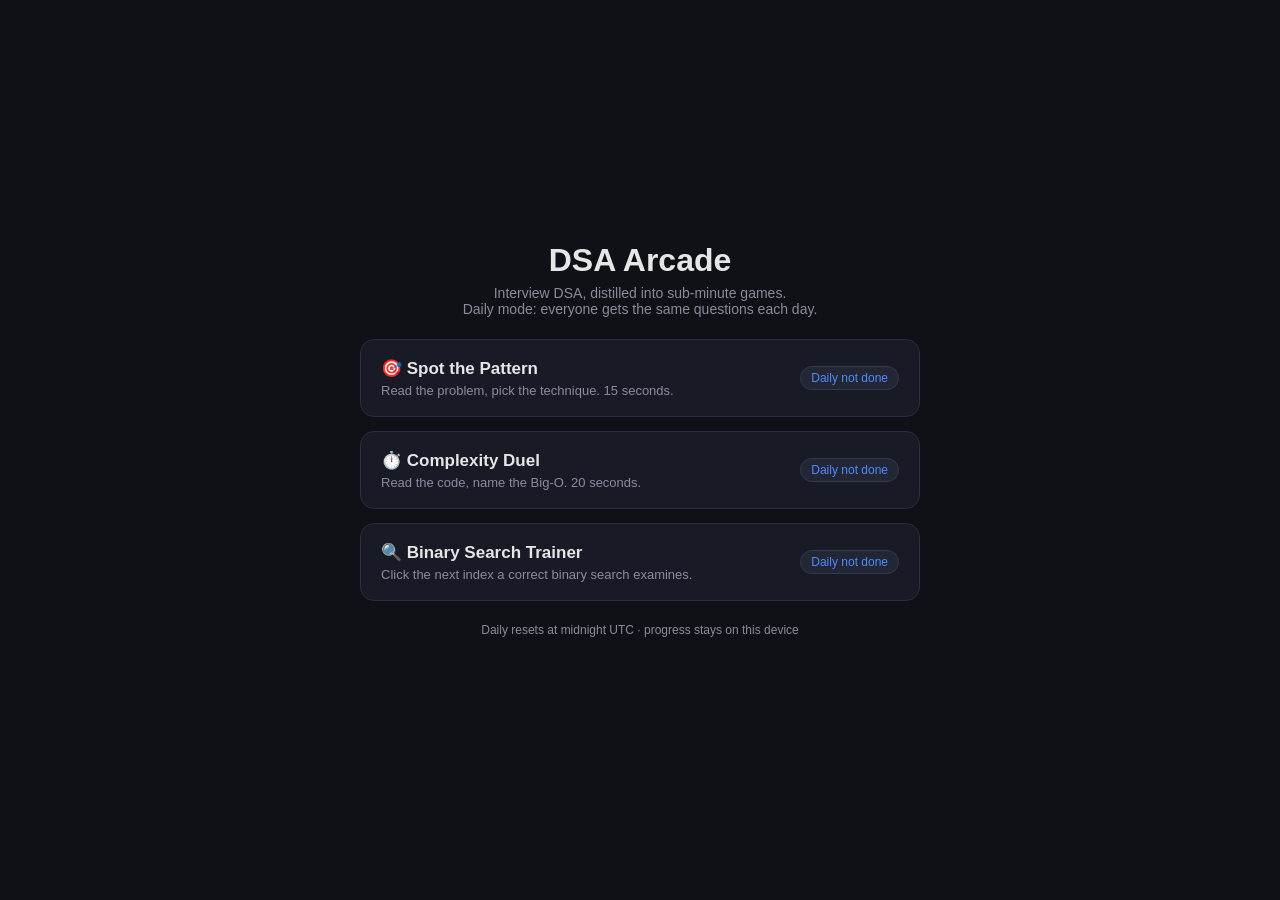
==== docs/index.html @ e2ef088a "feat: initial scaffold — hub, 3 games, daily seed, PWA" ====
<!DOCTYPE html>
<html lang="en">
<head>
<meta charset="UTF-8">
<meta name="viewport" content="width=device-width, initial-scale=1.0, viewport-fit=cover">
<title>DSA Arcade — interview prep mini-games</title>
<link rel="stylesheet" href="assets/style.css">
<link rel="manifest" href="manifest.webmanifest">
<meta name="theme-color" content="#0f1117">
<link rel="icon" href="icons/icon-192.png">
<link rel="apple-touch-icon" href="icons/icon-192.png">
</head>
<body>
<div class="app">
  <h1 class="hub-title">DSA Arcade</h1>
  <p class="hub-sub">Interview DSA, distilled into sub-minute games.<br>Daily mode: everyone gets the same questions each day.</p>
  <div class="game-grid">
    <a class="game-card" href="games/pattern.html?mode=daily">
      <div>
        <h2>🎯 Spot the Pattern</h2>
        <p>Read the problem, pick the technique. 15 seconds.</p>
      </div>
      <span class="daily-tag" id="tag-pattern"></span>
    </a>
    <a class="game-card" href="games/complexity.html?mode=daily">
      <div>
        <h2>⏱️ Complexity Duel</h2>
        <p>Read the code, name the Big-O. 20 seconds.</p>
      </div>
      <span class="daily-tag" id="tag-complexity"></span>
    </a>
    <a class="game-card" href="games/binsearch.html?mode=daily">
      <div>
        <h2>🔍 Binary Search Trainer</h2>
        <p>Click the next index a correct binary search examines.</p>
      </div>
      <span class="daily-tag" id="tag-binsearch"></span>
    </a>
  </div>
  <p class="hub-sub" style="margin-top:22px;font-size:12px">Daily resets at midnight UTC · progress stays on this device</p>
</div>
<script src="assets/app.js"></script>
<script>
  for (const g of ['pattern', 'complexity', 'binsearch']) {
    const s = dailyState(g);
    const el = document.getElementById('tag-' + g);
    if (s) { el.textContent = '✓ ' + s.score; el.className = 'daily-tag done'; }
    else { el.textContent = 'Daily not done'; el.className = 'daily-tag todo'; }
  }
</script>
</body>
</html>
---- docs/assets/style.css ----
:root {
  --bg: #0f1117; --card: #181b26; --border: #2a2e40;
  --text: #e6e6e6; --muted: #8b8b9e; --dim: #6c7086;
  --accent: #4f8cff; --good: #3ecf6e; --bad: #ff5c5c; --streak: #ff9f43;
}
* { box-sizing: border-box; margin: 0; padding: 0; }
body {
  font-family: -apple-system, BlinkMacSystemFont, "Segoe UI", Roboto, sans-serif;
  background: var(--bg); color: var(--text); min-height: 100vh;
  display: flex; align-items: center; justify-content: center; padding: 16px;
}
.app { width: 100%; max-width: 560px; }
.header { display: flex; justify-content: space-between; align-items: center; margin-bottom: 12px; }
.hlink { color: var(--dim); text-decoration: none; font-size: 14px; }
.hlink:hover { color: var(--accent); }
.streak { font-size: 14px; color: var(--muted); }
.streak b { color: var(--streak); font-size: 18px; }
.timer-bar { height: 6px; background: #232634; border-radius: 3px; overflow: hidden; margin-bottom: 16px; }
.timer-fill { height: 100%; background: var(--accent); width: 100%; transition: width 0.1s linear; }
.timer-fill.low { background: var(--bad); }
.card { background: var(--card); border: 1px solid var(--border); border-radius: 14px; padding: 24px; }
.qnum { font-size: 12px; letter-spacing: 1px; color: var(--dim); text-transform: uppercase; margin-bottom: 10px; }
.problem { font-size: 17px; line-height: 1.5; margin-bottom: 20px; }
.problem code, .snippet { background: #232634; padding: 2px 6px; border-radius: 4px; font-size: 15px; color: #9cc4ff; }
.options { display: grid; gap: 10px; }
button.opt {
  text-align: left; padding: 13px 16px; font-size: 15px; color: var(--text);
  background: #232634; border: 1px solid #34384d; border-radius: 10px; cursor: pointer;
  transition: background .12s, border-color .12s;
}
button.opt:hover:not(:disabled) { background: #2c3044; border-color: var(--accent); }
button.opt.correct { background: #1d3324; border-color: var(--good); color: #7ef0a8; }
button.opt.wrong { background: #3a1d22; border-color: var(--bad); color: #ff9b9b; }
button.opt:disabled { cursor: default; opacity: 0.9; }
.feedback { margin-top: 16px; font-size: 14px; line-height: 1.5; border-radius: 10px; padding: 12px 14px; display: none; }
.feedback.show { display: block; }
.feedback.ok { background: #14261b; border: 1px solid #2c5c3e; }
.feedback.no { background: #2b1518; border: 1px solid #6e2c33; }
.next-btn {
  margin-top: 16px; width: 100%; padding: 12px; font-size: 15px; font-weight: 600;
  background: var(--accent); color: var(--bg); border: none; border-radius: 10px; cursor: pointer; display: none;
}
.next-btn:hover { background: #6ea0ff; }
.screen { text-align: center; }
.screen h1 { font-size: 26px; margin-bottom: 8px; }
.screen p { color: var(--muted); margin-bottom: 20px; line-height: 1.5; }
.screen .stats { display: flex; justify-content: center; gap: 28px; margin: 20px 0 24px; }
.screen .stats div b { display: block; font-size: 26px; }
.screen .stats div span { font-size: 12px; color: var(--dim); text-transform: uppercase; letter-spacing: 1px; }
.btn {
  padding: 13px 30px; font-size: 15px; font-weight: 600; cursor: pointer;
  background: var(--accent); color: var(--bg); border: none; border-radius: 10px; margin: 0 6px;
}
.btn:hover { background: #6ea0ff; }
.btn.secondary { background: #232634; color: var(--text); border: 1px solid #34384d; }
.btn.secondary:hover { background: #2c3044; }
.missed { text-align: left; margin-top: 20px; font-size: 13px; }
.missed h3 { margin-bottom: 10px; color: #ff9b9b; }
.missed li { margin-bottom: 8px; color: #a8adc0; }
/* hub */
.hub-title { text-align: center; margin-bottom: 6px; }
.hub-sub { text-align: center; color: var(--muted); font-size: 14px; margin-bottom: 22px; }
.game-grid { display: grid; gap: 14px; }
.game-card {
  display: flex; justify-content: space-between; align-items: center;
  background: var(--card); border: 1px solid var(--border); border-radius: 14px;
  padding: 18px 20px; text-decoration: none; color: var(--text); transition: border-color .12s;
}
.game-card:hover { border-color: var(--accent); }
.game-card h2 { font-size: 17px; margin-bottom: 4px; }
.game-card p { font-size: 13px; color: var(--muted); }
.daily-tag { font-size: 12px; padding: 4px 10px; border-radius: 20px; white-space: nowrap; }
.daily-tag.todo { background: #232634; color: var(--accent); border: 1px solid #34384d; }
.daily-tag.done { background: #14261b; color: #7ef0a8; border: 1px solid #2c5c3e; }
.snippet-block {
  background: #232634; border-radius: 10px; padding: 14px; font-family: ui-monospace, Menlo, monospace;
  font-size: 13px; line-height: 1.5; color: #c8d6f0; white-space: pre; overflow-x: auto; margin-bottom: 10px;
}
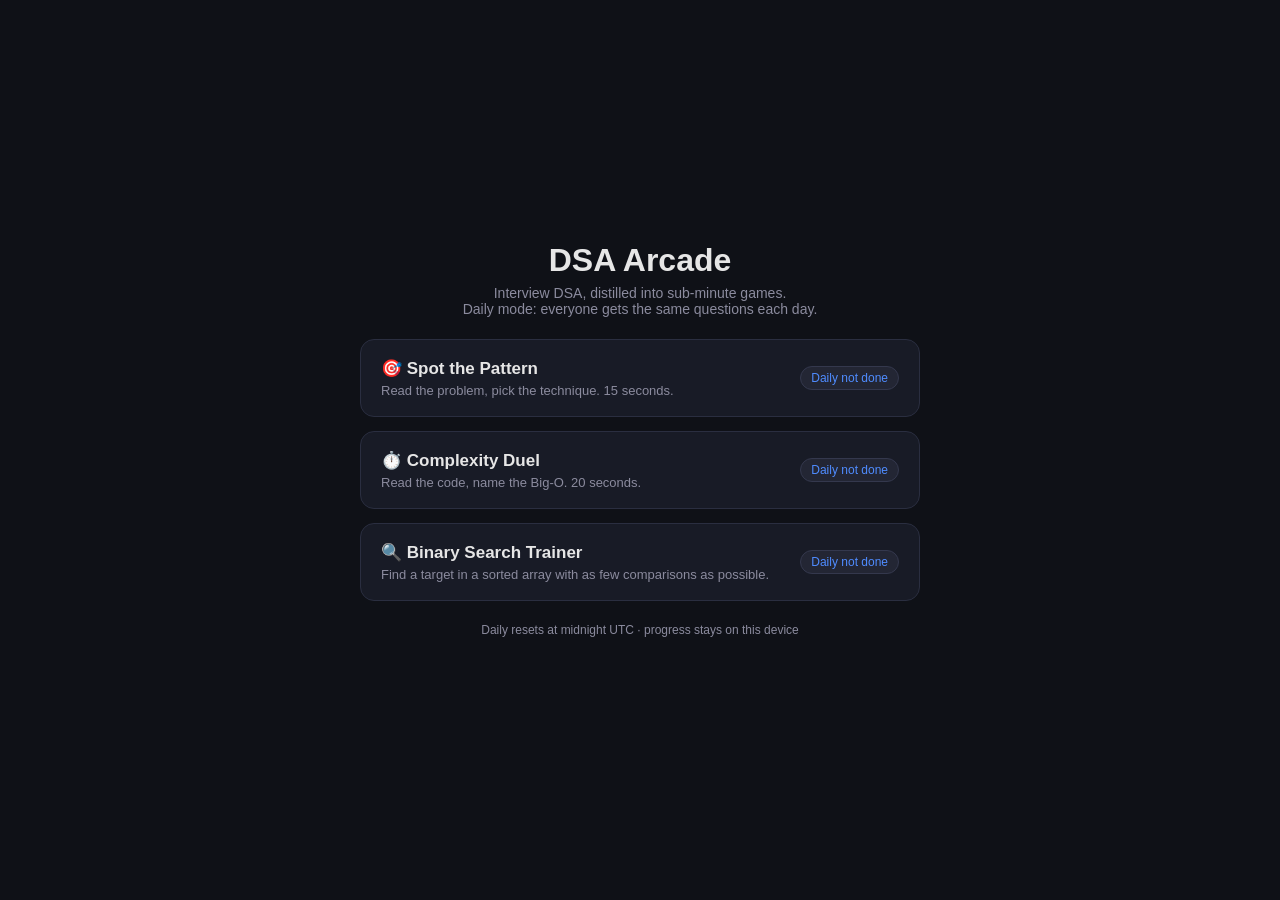
==== commit a961d130: "feat: make binary search a multi-comparison game" ====
--- a/docs/index.html
+++ b/docs/index.html
@@ -32,7 +32,7 @@
     <a class="game-card" href="games/binsearch.html?mode=daily">
       <div>
         <h2>🔍 Binary Search Trainer</h2>
-        <p>Click the next index a correct binary search examines.</p>
+        <p>Find a target in a sorted array with as few comparisons as possible.</p>
       </div>
       <span class="daily-tag" id="tag-binsearch"></span>
     </a>
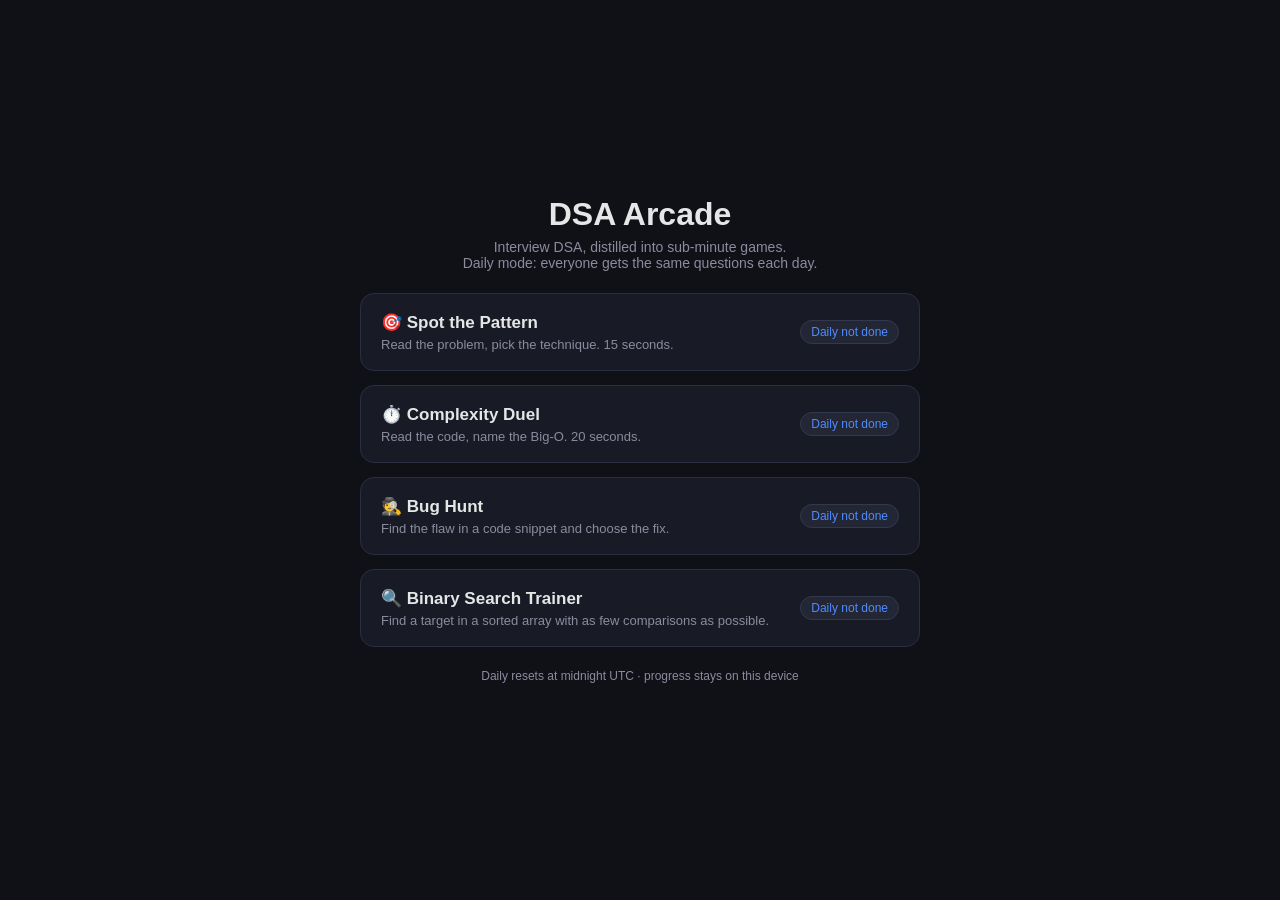
==== commit cd638837: "feat: add Bug Hunt interview game" ====
--- a/docs/index.html
+++ b/docs/index.html
@@ -29,6 +29,13 @@
       </div>
       <span class="daily-tag" id="tag-complexity"></span>
     </a>
+    <a class="game-card" href="games/bughunt.html?mode=daily">
+      <div>
+        <h2>🕵️ Bug Hunt</h2>
+        <p>Find the flaw in a code snippet and choose the fix.</p>
+      </div>
+      <span class="daily-tag" id="tag-bughunt"></span>
+    </a>
     <a class="game-card" href="games/binsearch.html?mode=daily">
       <div>
         <h2>🔍 Binary Search Trainer</h2>
@@ -41,7 +48,7 @@
 </div>
 <script src="assets/app.js"></script>
 <script>
-  for (const g of ['pattern', 'complexity', 'binsearch']) {
+  for (const g of ['pattern', 'complexity', 'binsearch', 'bughunt']) {
     const s = dailyState(g);
     const el = document.getElementById('tag-' + g);
     if (s) { el.textContent = '✓ ' + s.score; el.className = 'daily-tag done'; }
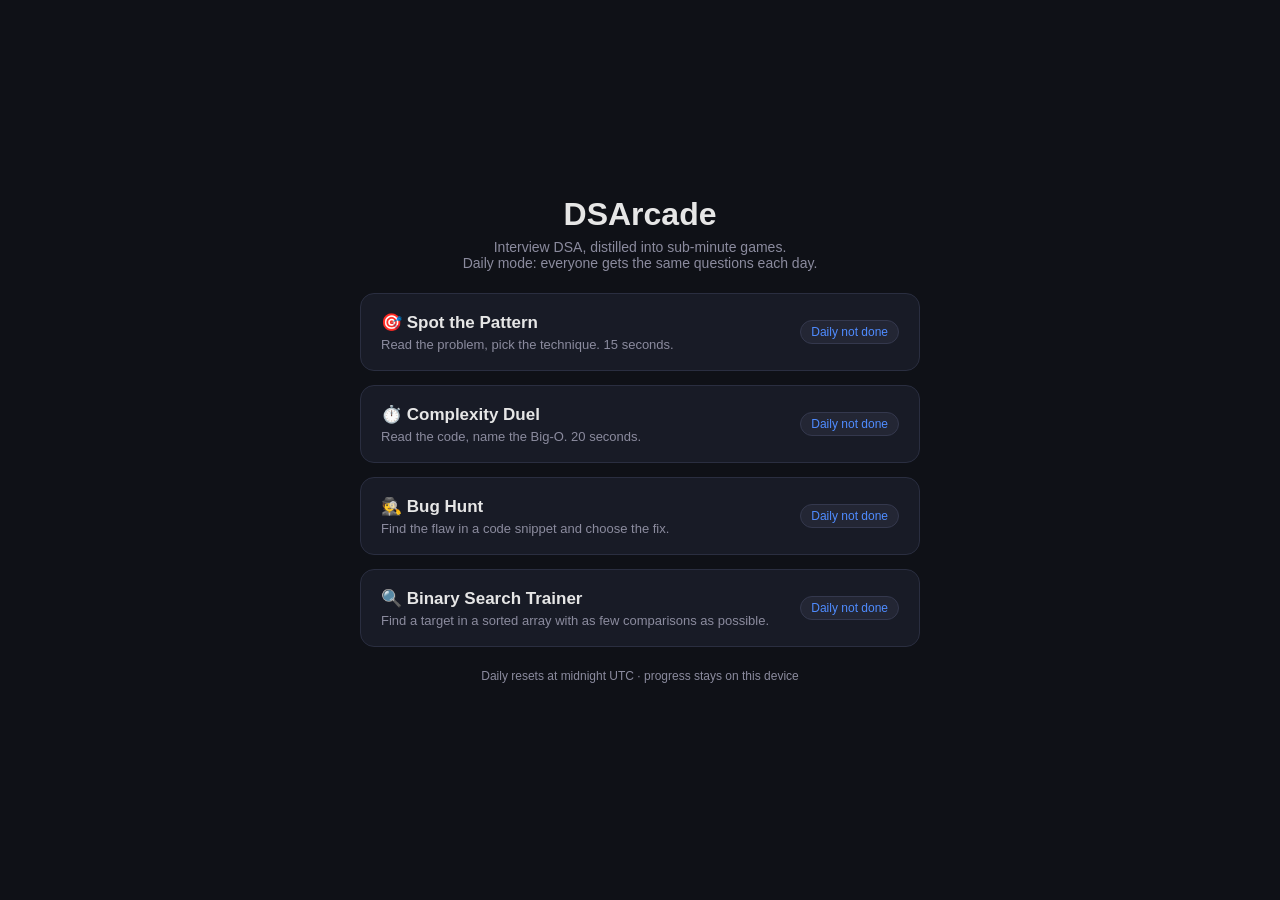
==== commit 20a7c62c: "chore: rename app branding to DSArcade" ====
--- a/docs/index.html
+++ b/docs/index.html
@@ -3,7 +3,7 @@
 <head>
 <meta charset="UTF-8">
 <meta name="viewport" content="width=device-width, initial-scale=1.0, viewport-fit=cover">
-<title>DSA Arcade — interview prep mini-games</title>
+<title>DSArcade — interview prep mini-games</title>
 <link rel="stylesheet" href="assets/style.css">
 <link rel="manifest" href="manifest.webmanifest">
 <meta name="theme-color" content="#0f1117">
@@ -12,7 +12,7 @@
 </head>
 <body>
 <div class="app">
-  <h1 class="hub-title">DSA Arcade</h1>
+  <h1 class="hub-title">DSArcade</h1>
   <p class="hub-sub">Interview DSA, distilled into sub-minute games.<br>Daily mode: everyone gets the same questions each day.</p>
   <div class="game-grid">
     <a class="game-card" href="games/pattern.html?mode=daily">
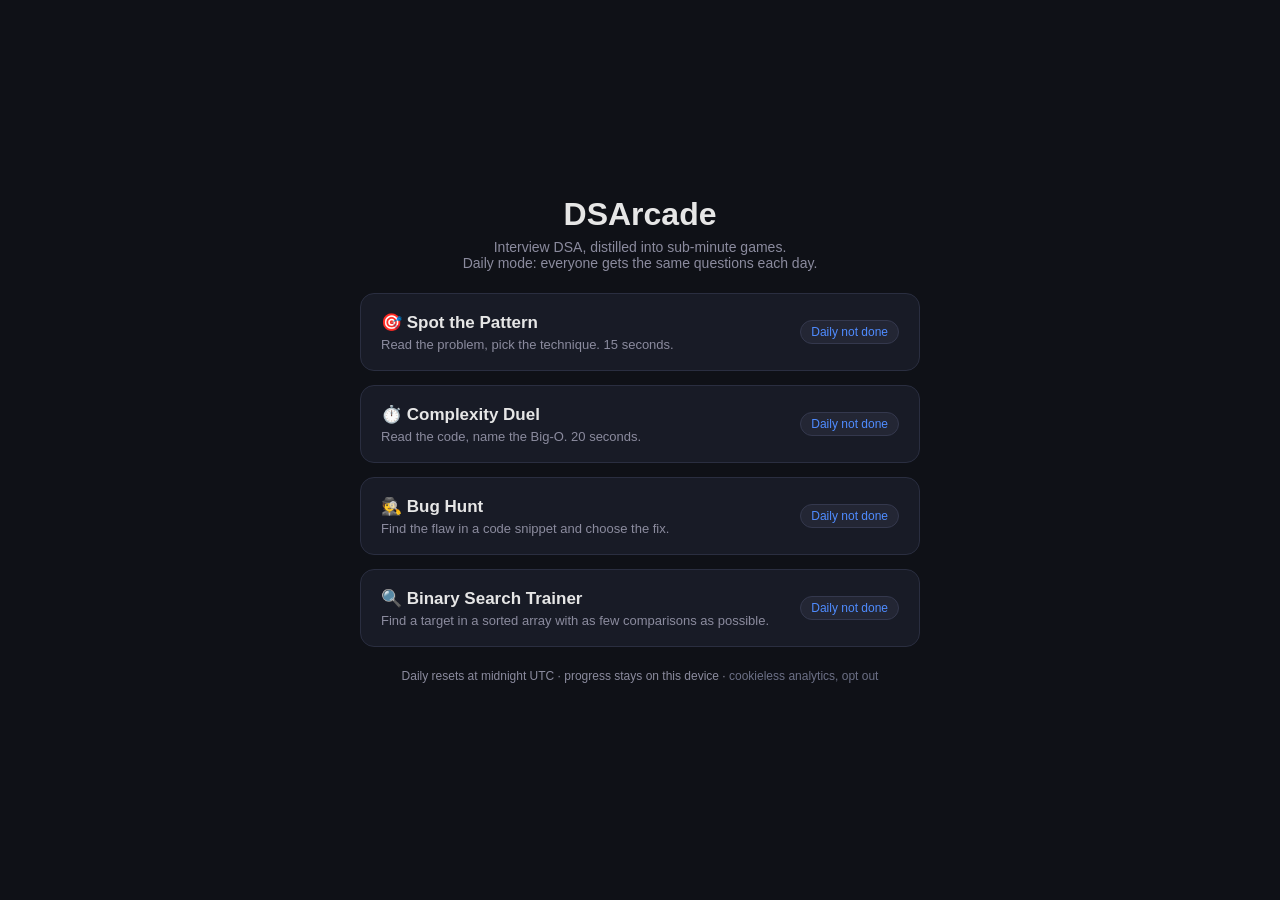
==== commit 1df27651: "feat: count pageviews and game events with GoatCounter Adds docs/assets/analytics.js: cookieless pag" ====
--- a/docs/index.html
+++ b/docs/index.html
@@ -44,9 +44,10 @@
       <span class="daily-tag" id="tag-binsearch"></span>
     </a>
   </div>
-  <p class="hub-sub" style="margin-top:22px;font-size:12px">Daily resets at midnight UTC · progress stays on this device</p>
+  <p class="hub-sub" style="margin-top:22px;font-size:12px">Daily resets at midnight UTC · progress stays on this device · <a class="hlink" href="?gc=off" style="font-size:12px">cookieless analytics, opt out</a></p>
 </div>
 <script src="assets/app.js"></script>
+<script src="assets/analytics.js"></script>
 <script>
   for (const g of ['pattern', 'complexity', 'binsearch', 'bughunt']) {
     const s = dailyState(g);
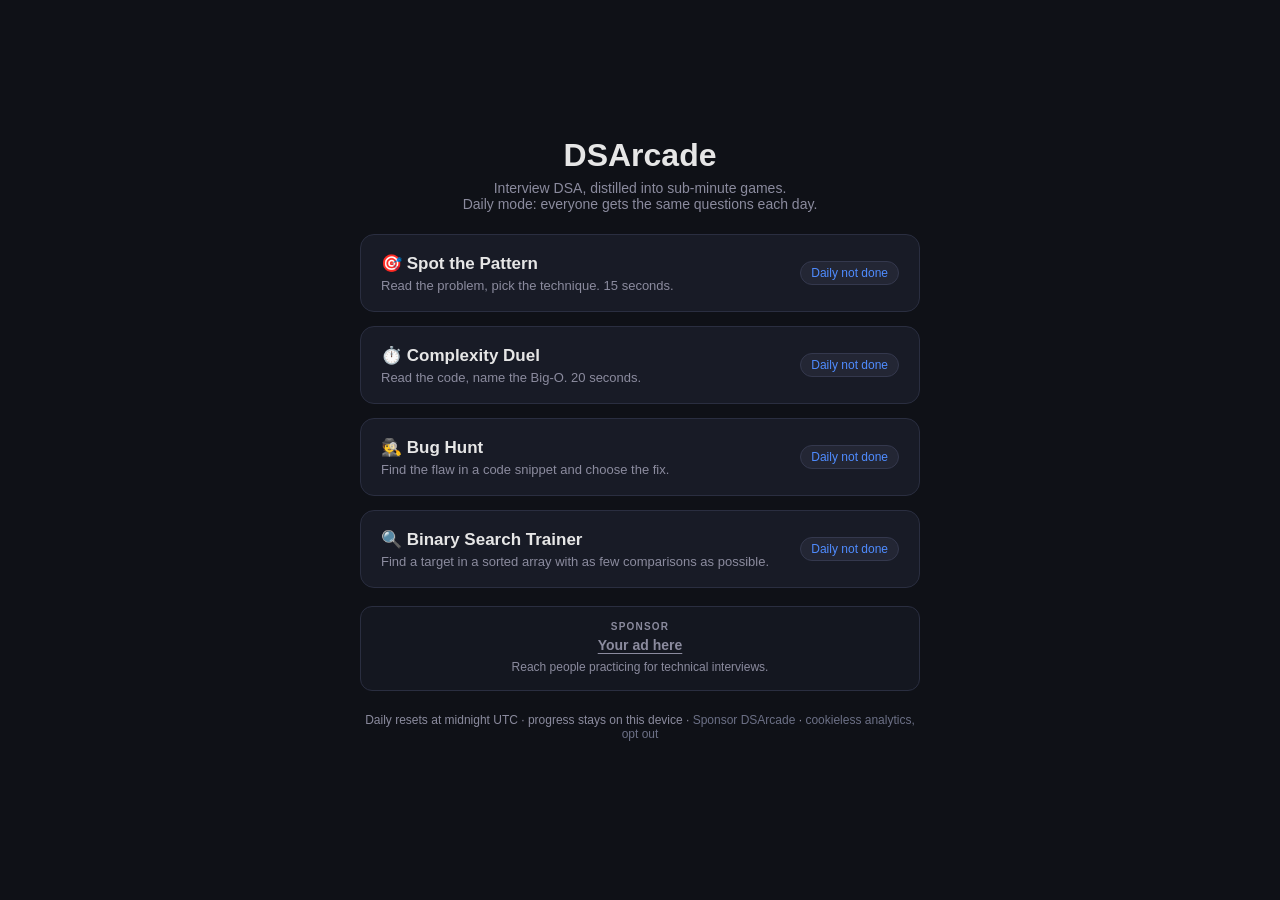
==== commit f5dcd221: "feat: add sponsor card and inquiry link Add a reusable sponsor card to the hub and game results, wit" ====
--- a/docs/index.html
+++ b/docs/index.html
@@ -44,10 +44,13 @@
       <span class="daily-tag" id="tag-binsearch"></span>
     </a>
   </div>
-  <p class="hub-sub" style="margin-top:22px;font-size:12px">Daily resets at midnight UTC · progress stays on this device · <a class="hlink" href="?gc=off" style="font-size:12px">cookieless analytics, opt out</a></p>
+  <section class="sponsor-slot" data-sponsor-slot aria-label="Sponsor"></section>
+  <p class="hub-sub" style="margin-top:22px;font-size:12px">Daily resets at midnight UTC · progress stays on this device · <a class="hlink" data-sponsor-info-link href="sponsors.html" style="font-size:12px">Sponsor DSArcade</a> · <a class="hlink" href="?gc=off" style="font-size:12px">cookieless analytics, opt out</a></p>
 </div>
 <script src="assets/app.js"></script>
 <script src="assets/analytics.js"></script>
+<script src="data/sponsor.js"></script>
+<script src="assets/sponsor.js"></script>
 <script>
   for (const g of ['pattern', 'complexity', 'binsearch', 'bughunt']) {
     const s = dailyState(g);
--- a/docs/assets/style.css
+++ b/docs/assets/style.css
@@ -76,3 +76,23 @@
   background: #232634; border-radius: 10px; padding: 14px; font-family: ui-monospace, Menlo, monospace;
   font-size: 13px; line-height: 1.5; color: #c8d6f0; white-space: pre; overflow-x: auto; margin-bottom: 10px;
 }
+.sponsor-slot {
+  margin: 18px 0 0; padding: 14px 18px; text-align: center;
+  background: #141720; border: 1px solid var(--border); border-radius: 12px;
+}
+.sponsor-eyebrow {
+  display: block; margin-bottom: 4px; color: var(--muted); font-size: 10px;
+  font-weight: 600; letter-spacing: 1.2px; text-transform: uppercase;
+}
+.sponsor-link { color: var(--muted); font-size: 14px; font-weight: 600; text-decoration: underline; text-underline-offset: 3px; }
+.sponsor-link:hover, .sponsor-link:focus-visible { color: var(--accent); }
+.sponsor-copy { margin: 5px 0 0 !important; color: var(--muted) !important; font-size: 12px !important; line-height: 1.45; }
+.sponsors-page > .hlink { display: inline-block; margin-bottom: 14px; }
+.sponsors-card h1 { margin-bottom: 16px; font-size: 26px; }
+.sponsors-card p { margin-bottom: 14px; color: var(--muted); line-height: 1.55; }
+.sponsors-card .sponsor-eyebrow { margin: 0 0 8px; color: var(--muted); }
+.sponsor-contact { display: inline-block; margin: 6px 0 0; text-decoration: none; }
+@media (max-width: 420px) {
+  .sponsor-slot { margin-top: 14px; padding: 12px 14px; }
+  .sponsors-card { padding: 20px; }
+}
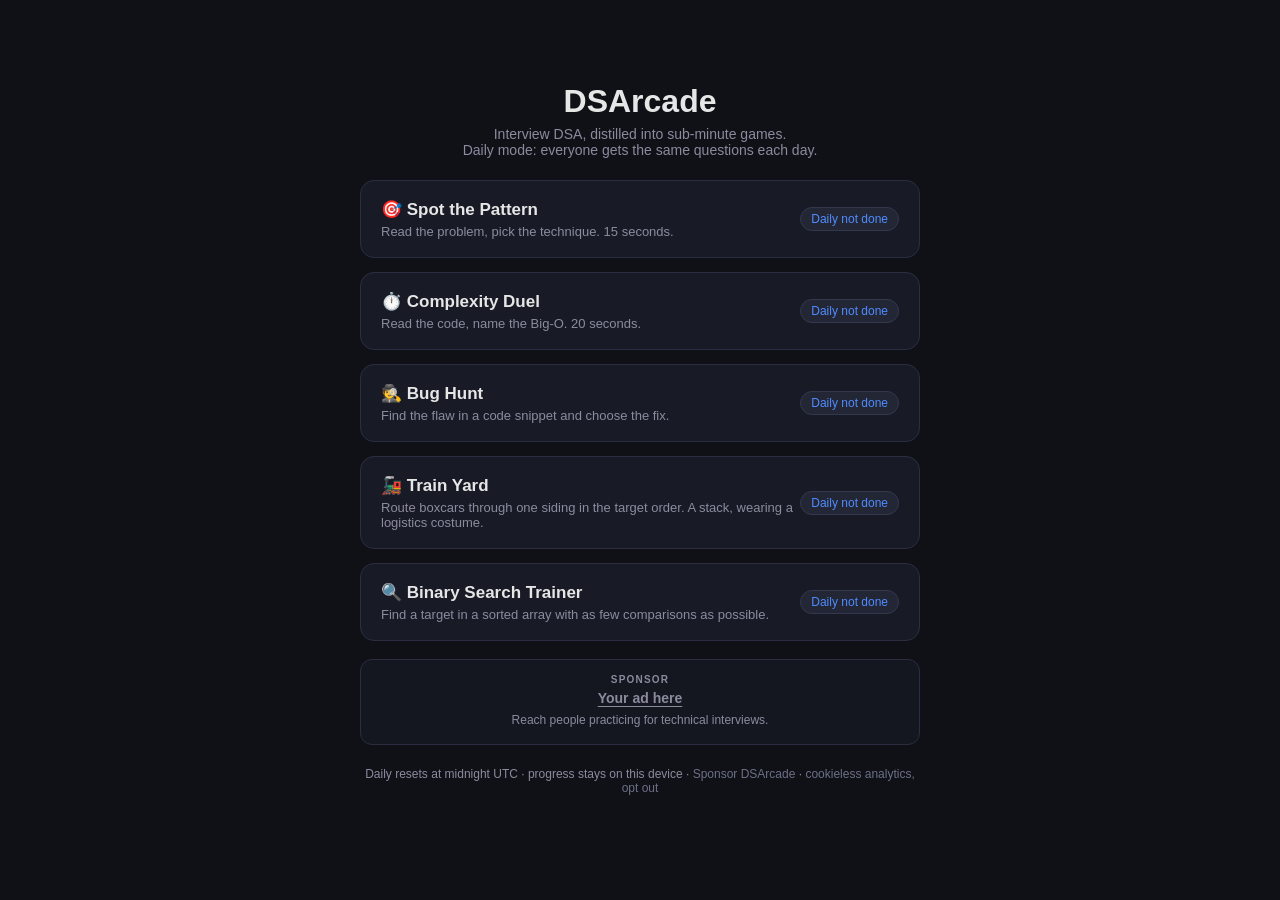
==== commit 2f9693c1: "feat: add Train Yard stacking game" ====
--- a/docs/index.html
+++ b/docs/index.html
@@ -36,6 +36,13 @@
       </div>
       <span class="daily-tag" id="tag-bughunt"></span>
     </a>
+    <a class="game-card" href="games/trainyard.html?mode=daily">
+      <div>
+        <h2>🚂 Train Yard</h2>
+        <p>Route boxcars through one siding in the target order. A stack, wearing a logistics costume.</p>
+      </div>
+      <span class="daily-tag" id="tag-trainyard"></span>
+    </a>
     <a class="game-card" href="games/binsearch.html?mode=daily">
       <div>
         <h2>🔍 Binary Search Trainer</h2>
@@ -52,7 +59,7 @@
 <script src="data/sponsor.js"></script>
 <script src="assets/sponsor.js"></script>
 <script>
-  for (const g of ['pattern', 'complexity', 'binsearch', 'bughunt']) {
+  for (const g of ['pattern', 'complexity', 'binsearch', 'bughunt', 'trainyard']) {
     const s = dailyState(g);
     const el = document.getElementById('tag-' + g);
     if (s) { el.textContent = '✓ ' + s.score; el.className = 'daily-tag done'; }
